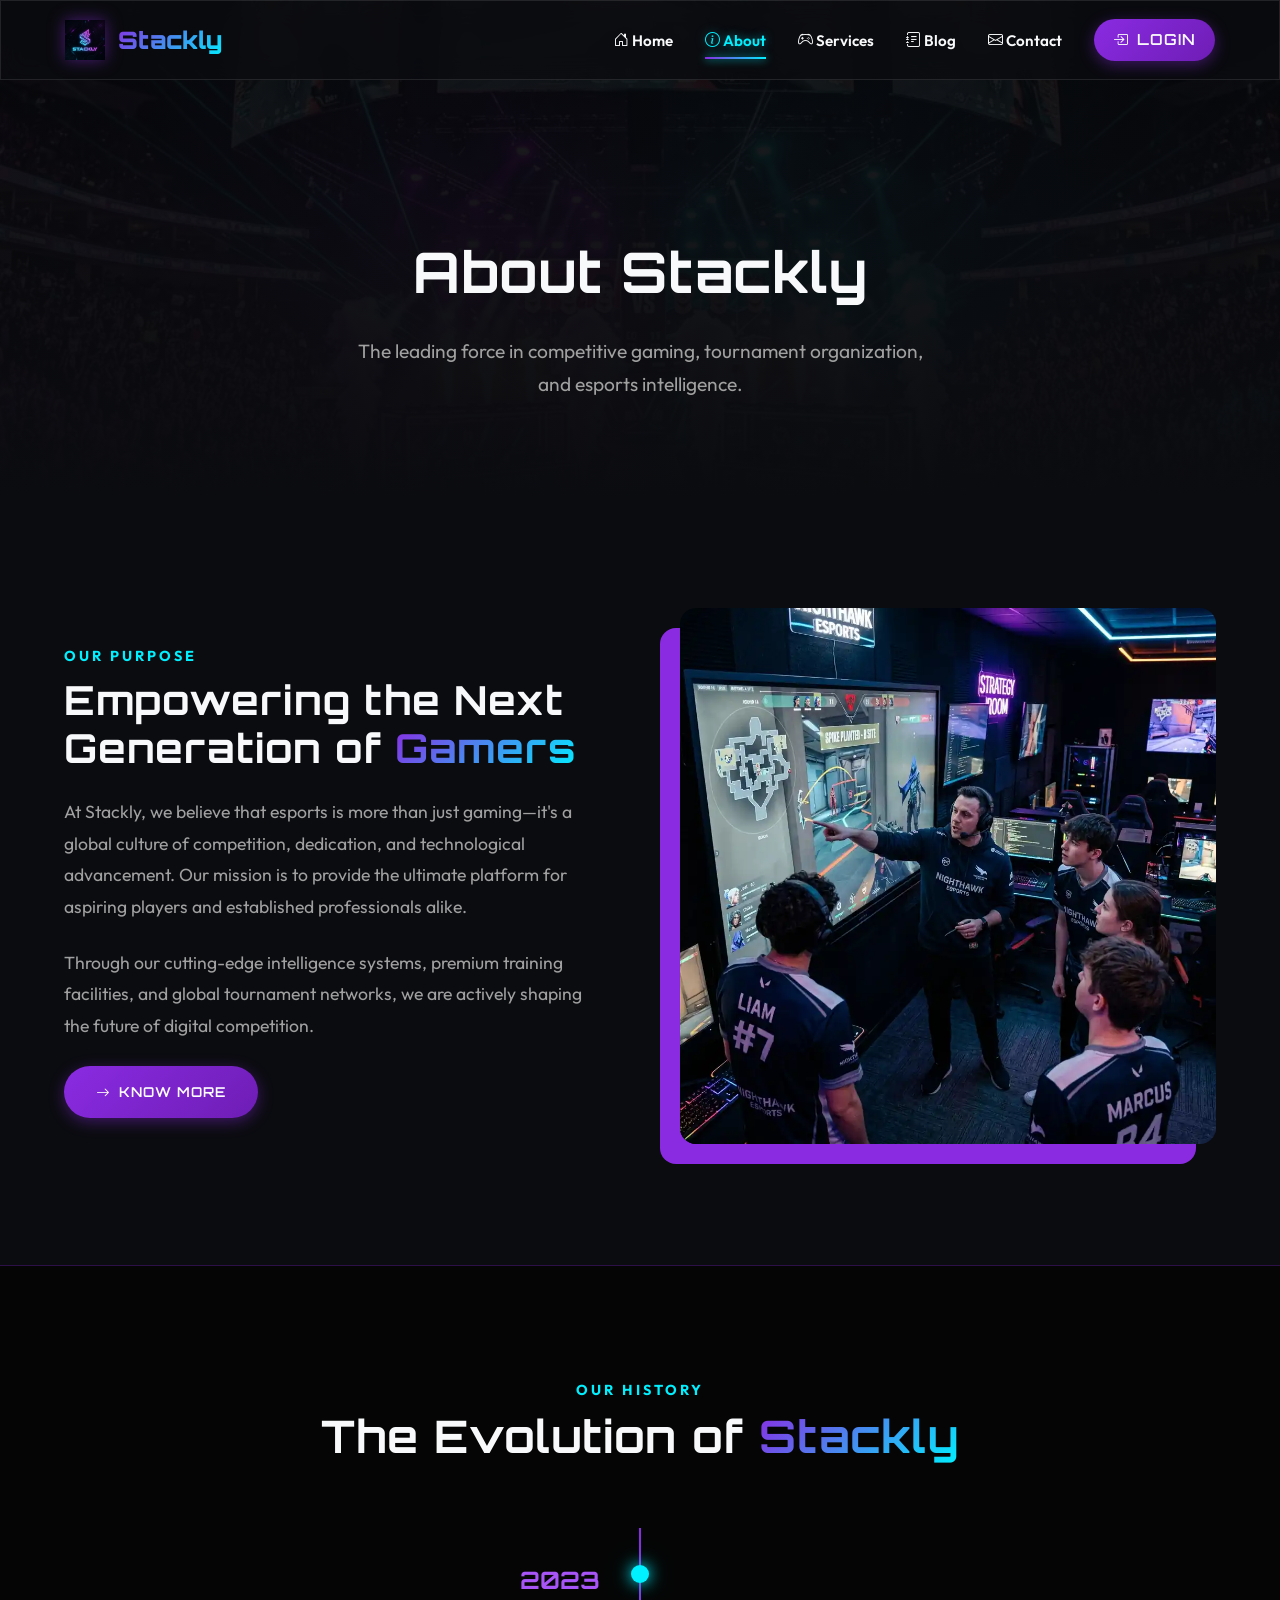
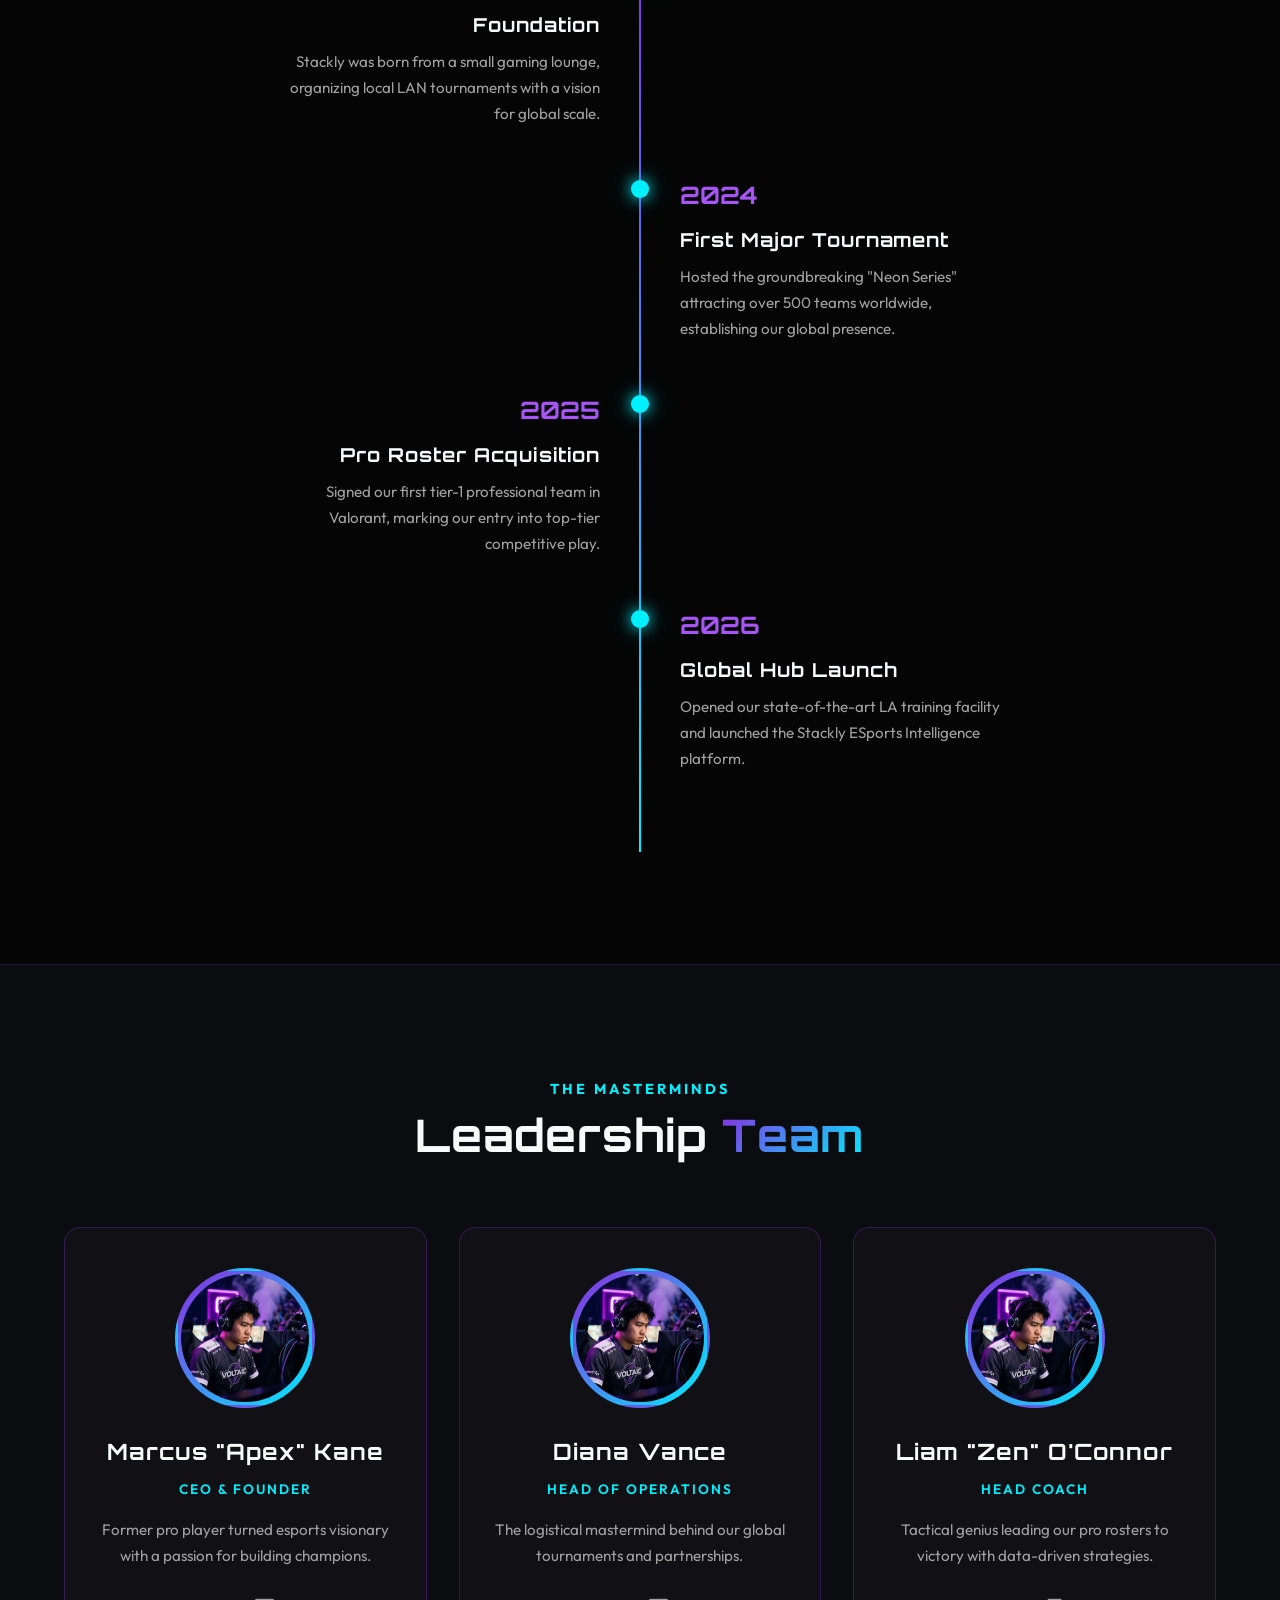
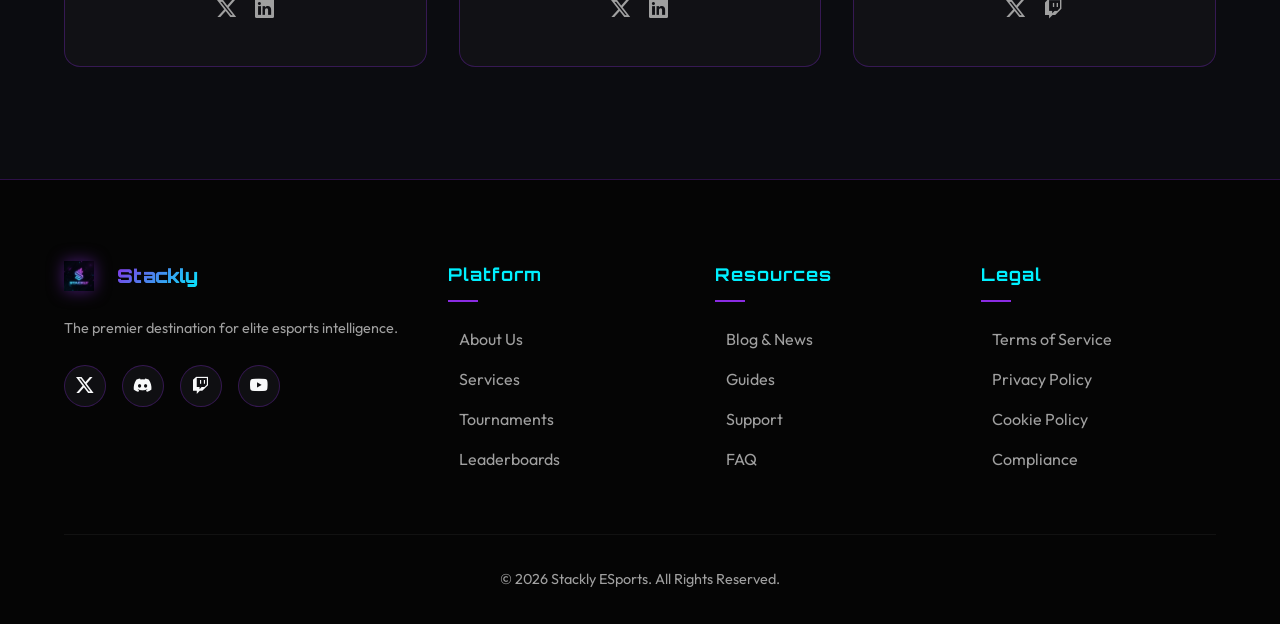
==== about.html @ c058a85f "Update website with premium design and images" ====
<!DOCTYPE html>
<html lang="en">
<head>
  <meta charset="UTF-8">
  <meta name="viewport" content="width=device-width, initial-scale=1.0">
  <title>About Us || Stackly ESports</title>
  <link href="https://cdn.jsdelivr.net/npm/bootstrap-icons@1.11.3/font/bootstrap-icons.css" rel="stylesheet">
  <link rel="stylesheet" href="style.css">
  <style>
    .page-header {
      padding: 14rem 0 6rem;
      text-align: center;
      position: relative;
      overflow: hidden;
    }
    .page-header-bg {
      position: absolute; top: 0; left: 0; width: 100%; height: 100%; z-index: 0;
    }
    .page-header-bg img { width: 100%; height: 100%; object-fit: cover; filter: brightness(0.2); }
    .page-header-overlay {
      position: absolute; top: 0; left: 0; width: 100%; height: 100%;
      background: linear-gradient(180deg, rgba(11,12,16,0.5), rgba(11,12,16,1));
      z-index: 1;
    }
    .page-header .container { position: relative; z-index: 2; }
    .page-title { font-size: 3.5rem; margin-bottom: 1rem; animation: glow 3s ease infinite; }
    .page-desc { font-size: 1.2rem; color: var(--text-muted); max-width: 600px; margin: 0 auto; }

    .mission-section { padding: 7rem 0; }
    .mission-grid { display: grid; grid-template-columns: 1fr 1fr; gap: 5rem; align-items: center; }
    .mission-content h2 { font-size: 2.5rem; margin-bottom: 1.5rem; }
    .mission-content p { color: var(--text-muted); font-size: 1.1rem; margin-bottom: 1.5rem; line-height: 1.8; }
    .mission-img { position: relative; }
    .mission-img img { width: 100%; border-radius: 16px; box-shadow: -20px 20px 0 var(--primary-color); transition: var(--transition); }
    .mission-img:hover img { box-shadow: -25px 25px 0 var(--secondary-color); transform: scale(1.02); }

    .timeline-section { padding: 7rem 0; background: var(--darker-bg); border-top: 1px solid var(--border-color); border-bottom: 1px solid var(--border-color); position: relative; overflow: hidden; }
    .timeline-header { text-align: center; margin-bottom: 4rem; }
    .timeline { position: relative; max-width: 800px; margin: 0 auto; padding: 2rem 0; }
    .timeline::before { content: ''; position: absolute; top: 0; left: 50%; width: 2px; height: 100%; background: linear-gradient(180deg, var(--primary-color), var(--secondary-color)); transform: translateX(-50%); }
    .timeline-item { margin-bottom: 3rem; position: relative; width: 50%; padding: 0 2.5rem; }
    .timeline-item:nth-child(odd) { left: 0; text-align: right; }
    .timeline-item:nth-child(even) { left: 50%; text-align: left; }
    .timeline-dot { position: absolute; top: 5px; width: 18px; height: 18px; background: var(--secondary-color); border-radius: 50%; box-shadow: 0 0 15px var(--secondary-color), 0 0 30px rgba(0,240,255,0.3); animation: pulse 2s ease infinite; }
    .timeline-item:nth-child(odd) .timeline-dot { right: -9px; }
    .timeline-item:nth-child(even) .timeline-dot { left: -9px; }
    .timeline-year { font-size: 1.5rem; color: var(--primary-light); font-family: 'Orbitron', sans-serif; margin-bottom: 0.5rem; font-weight: bold; }
    .timeline-item h3 { margin-bottom: 0.5rem; font-size: 1.2rem; }
    .timeline-item p { color: var(--text-muted); font-size: 0.95rem; }

    .team-section { padding: 7rem 0; }
    .team-header { text-align: center; margin-bottom: 4rem; }
    .team-grid { display: grid; grid-template-columns: repeat(auto-fit, minmax(280px, 1fr)); gap: 2rem; }
    .team-card { text-align: center; padding: 2.5rem 2rem; }
    .team-avatar { width: 140px; height: 140px; border-radius: 50%; margin: 0 auto 1.5rem; overflow: hidden; border: 3px solid transparent; background: linear-gradient(135deg, var(--primary-color), var(--secondary-color)); padding: 3px; animation: borderGlow 3s ease infinite; }
    .team-avatar-inner { width: 100%; height: 100%; border-radius: 50%; overflow: hidden; background: var(--darker-bg); }
    .team-avatar-inner img { width: 100%; height: 100%; object-fit: cover; }
    .team-card h3 { font-size: 1.4rem; margin-bottom: 0.5rem; }
    .team-role { color: var(--secondary-color); font-weight: 600; margin-bottom: 1rem; text-transform: uppercase; font-size: 0.85rem; letter-spacing: 2px; }
    .team-card p { color: var(--text-muted); font-size: 0.95rem; margin-bottom: 1.5rem; }
    .team-socials a { color: var(--text-muted); margin: 0 0.5rem; font-size: 1.2rem; transition: var(--transition); }
    .team-socials a:hover { color: var(--primary-color); transform: translateY(-3px); display: inline-block; }

    @media (max-width: 768px) {
      .mission-grid { grid-template-columns: 1fr; }
      .timeline::before { left: 20px; }
      .timeline-item { width: 100%; left: 0 !important; padding-left: 50px; text-align: left !important; }
      .timeline-dot { left: 11px !important; }
    }
  </style>
</head>
<body>
  <nav class="navbar glass" id="navbar">
    <div class="container">
      <a href="index.html" class="navbar-brand">
        <img src="assets/images/logo.webp" alt="Stackly Logo" class="logo-img">
        <span class="brand-text">Stackly</span>
      </a>
      <ul class="nav-links" id="navLinks">
        <li><a href="index.html"><i class="bi bi-house-door"></i> Home</a></li>
        <li><a href="about.html" class="active"><i class="bi bi-info-circle"></i> About</a></li>
        <li><a href="services.html"><i class="bi bi-controller"></i> Services</a></li>
        <li><a href="blog.html"><i class="bi bi-journal-text"></i> Blog</a></li>
        <li><a href="contact.html"><i class="bi bi-envelope"></i> Contact</a></li>
        <li><a href="login.html" class="btn-primary" style="padding: 0.5rem 1.2rem;"><i class="bi bi-box-arrow-in-right"></i> Login</a></li>
      </ul>
      <button class="hamburger" aria-label="Toggle navigation"><span></span><span></span><span></span></button>
    </div>
  </nav>
  <div class="nav-overlay" id="navOverlay"></div>

  <section class="page-header">
    <div class="page-header-bg"><img src="assets/images/esports-crowd.webp" alt="Arena"></div>
    <div class="page-header-overlay"></div>
    <div class="particles"><div class="particle"></div><div class="particle"></div><div class="particle"></div><div class="particle"></div><div class="particle"></div><div class="particle"></div><div class="particle"></div><div class="particle"></div></div>
    <div class="container fade-up">
      <h1 class="page-title">About <span>Stackly</span></h1>
      <p class="page-desc">The leading force in competitive gaming, tournament organization, and esports intelligence.</p>
    </div>
  </section>

  <section class="mission-section">
    <div class="container mission-grid">
      <div class="mission-content slide-left">
        <div class="section-subtitle">Our Purpose</div>
        <h2 class="section-title">Empowering the Next Generation of <span>Gamers</span></h2>
        <p>At Stackly, we believe that esports is more than just gaming—it's a global culture of competition, dedication, and technological advancement. Our mission is to provide the ultimate platform for aspiring players and established professionals alike.</p>
        <p>Through our cutting-edge intelligence systems, premium training facilities, and global tournament networks, we are actively shaping the future of digital competition.</p>
        <a href="error.html" class="btn-primary"><i class="bi bi-arrow-right"></i> Know More</a>
      </div>
      <div class="mission-img slide-right">
        <img src="assets/images/coaching.webp" alt="Stackly Mission">
      </div>
    </div>
  </section>

  <section class="timeline-section">
    <div class="particles"><div class="particle"></div><div class="particle"></div><div class="particle"></div><div class="particle"></div><div class="particle"></div><div class="particle"></div><div class="particle"></div><div class="particle"></div></div>
    <div class="container">
      <div class="timeline-header fade-up">
        <div class="section-subtitle">Our History</div>
        <h2 class="section-title">The Evolution of <span>Stackly</span></h2>
      </div>
      <div class="timeline">
        <div class="timeline-item fade-up">
          <div class="timeline-dot"></div>
          <div class="timeline-year">2023</div>
          <h3>Foundation</h3>
          <p>Stackly was born from a small gaming lounge, organizing local LAN tournaments with a vision for global scale.</p>
        </div>
        <div class="timeline-item fade-up">
          <div class="timeline-dot"></div>
          <div class="timeline-year">2024</div>
          <h3>First Major Tournament</h3>
          <p>Hosted the groundbreaking "Neon Series" attracting over 500 teams worldwide, establishing our global presence.</p>
        </div>
        <div class="timeline-item fade-up">
          <div class="timeline-dot"></div>
          <div class="timeline-year">2025</div>
          <h3>Pro Roster Acquisition</h3>
          <p>Signed our first tier-1 professional team in Valorant, marking our entry into top-tier competitive play.</p>
        </div>
        <div class="timeline-item fade-up">
          <div class="timeline-dot"></div>
          <div class="timeline-year">2026</div>
          <h3>Global Hub Launch</h3>
          <p>Opened our state-of-the-art LA training facility and launched the Stackly ESports Intelligence platform.</p>
        </div>
      </div>
    </div>
  </section>

  <section class="team-section">
    <div class="container">
      <div class="team-header fade-up">
        <div class="section-subtitle">The Masterminds</div>
        <h2 class="section-title">Leadership <span>Team</span></h2>
      </div>
      <div class="team-grid stagger-children">
        <div class="glass-card team-card fade-up">
          <div class="team-avatar"><div class="team-avatar-inner"><img src="assets/images/player-portrait.webp" alt="CEO"></div></div>
          <h3>Marcus "Apex" Kane</h3>
          <div class="team-role">CEO & Founder</div>
          <p>Former pro player turned esports visionary with a passion for building champions.</p>
          <div class="team-socials">
            <a href="error.html"><i class="bi bi-twitter-x"></i></a>
            <a href="error.html"><i class="bi bi-linkedin"></i></a>
          </div>
        </div>
        <div class="glass-card team-card fade-up">
          <div class="team-avatar"><div class="team-avatar-inner"><img src="assets/images/player-portrait.webp" alt="COO"></div></div>
          <h3>Diana Vance</h3>
          <div class="team-role">Head of Operations</div>
          <p>The logistical mastermind behind our global tournaments and partnerships.</p>
          <div class="team-socials">
            <a href="error.html"><i class="bi bi-twitter-x"></i></a>
            <a href="error.html"><i class="bi bi-linkedin"></i></a>
          </div>
        </div>
        <div class="glass-card team-card fade-up">
          <div class="team-avatar"><div class="team-avatar-inner"><img src="assets/images/player-portrait.webp" alt="Coach"></div></div>
          <h3>Liam "Zen" O'Connor</h3>
          <div class="team-role">Head Coach</div>
          <p>Tactical genius leading our pro rosters to victory with data-driven strategies.</p>
          <div class="team-socials">
            <a href="error.html"><i class="bi bi-twitter-x"></i></a>
            <a href="error.html"><i class="bi bi-twitch"></i></a>
          </div>
        </div>
      </div>
    </div>
  </section>

  <footer>
    <div class="container">
      <div class="footer-grid">
        <div class="footer-col">
          <a href="index.html" class="navbar-brand" style="margin-bottom: 1.5rem; display: flex;">
            <img src="assets/images/logo.webp" alt="Stackly Logo" style="height:30px; margin-right: 10px;">
            <span class="brand-text" style="font-size: 1.2rem;">Stackly</span>
          </a>
          <p style="color: var(--text-muted); font-size: 0.9rem; margin-bottom: 1.5rem;">The premier destination for elite esports intelligence.</p>
          <div class="social-icons">
            <a href="error.html"><i class="bi bi-twitter-x"></i></a>
            <a href="error.html"><i class="bi bi-discord"></i></a>
            <a href="error.html"><i class="bi bi-twitch"></i></a>
            <a href="error.html"><i class="bi bi-youtube"></i></a>
          </div>
        </div>
        <div class="footer-col"><h4>Platform</h4><ul class="footer-links"><li><a href="about.html">About Us</a></li><li><a href="services.html">Services</a></li><li><a href="error.html">Tournaments</a></li><li><a href="error.html">Leaderboards</a></li></ul></div>
        <div class="footer-col"><h4>Resources</h4><ul class="footer-links"><li><a href="blog.html">Blog & News</a></li><li><a href="error.html">Guides</a></li><li><a href="contact.html">Support</a></li><li><a href="error.html">FAQ</a></li></ul></div>
        <div class="footer-col"><h4>Legal</h4><ul class="footer-links"><li><a href="error.html">Terms of Service</a></li><li><a href="error.html">Privacy Policy</a></li><li><a href="error.html">Cookie Policy</a></li><li><a href="error.html">Compliance</a></li></ul></div>
      </div>
      <div class="footer-bottom"><p>&copy; 2026 Stackly ESports. All Rights Reserved.</p></div>
    </div>
  </footer>
  <button class="back-to-top" aria-label="Back to top"><i class="bi bi-chevron-up"></i></button>
  <script src="script.js"></script>
</body>
</html>
---- style.css ----
@import url('https://fonts.googleapis.com/css2?family=Outfit:wght@300;400;600;800&family=Orbitron:wght@400;700;900&display=swap');

:root {
  --primary-color: #8A2BE2;
  --primary-light: #a855f7;
  --secondary-color: #00F0FF;
  --accent-pink: #ff3366;
  --accent-gold: #ffd700;
  --dark-bg: #0b0c10;
  --darker-bg: #050505;
  --card-bg: rgba(20, 20, 25, 0.7);
  --text-light: #f8f9fa;
  --text-muted: #a0a0a0;
  --border-color: rgba(138, 43, 226, 0.3);
  --glass-bg: rgba(11, 12, 16, 0.8);
  --glass-border: rgba(255, 255, 255, 0.1);
  --transition: all 0.4s cubic-bezier(0.25, 0.8, 0.25, 1);
  --nav-height: 80px;
  --glow-purple: 0 0 20px rgba(138, 43, 226, 0.4);
  --glow-cyan: 0 0 20px rgba(0, 240, 255, 0.4);
}

/* ===== SCROLLBAR ===== */
::-webkit-scrollbar { width: 8px; }
::-webkit-scrollbar-track { background: var(--darker-bg); }
::-webkit-scrollbar-thumb { background: var(--primary-color); border-radius: 4px; }
::-webkit-scrollbar-thumb:hover { background: var(--secondary-color); }

* {
  margin: 0;
  padding: 0;
  box-sizing: border-box;
}

html {
  scroll-behavior: smooth;
}

body {
  font-family: 'Outfit', sans-serif;
  background-color: var(--dark-bg);
  color: var(--text-light);
  line-height: 1.7;
  overflow-x: hidden;
}

h1, h2, h3, h4, h5, h6 {
  font-family: 'Orbitron', sans-serif;
  font-weight: 700;
  letter-spacing: 1px;
}

a {
  text-decoration: none;
  color: inherit;
}

ul {
  list-style: none;
}

img {
  max-width: 100%;
  height: auto;
}

/* ===== CONTAINER ===== */
.container {
  width: 90%;
  max-width: 1200px;
  margin: 0 auto;
}

/* ===== GLASSMORPHISM ===== */
.glass {
  background: var(--glass-bg);
  backdrop-filter: blur(14px);
  -webkit-backdrop-filter: blur(14px);
  border: 1px solid var(--glass-border);
}

.glass-card {
  background: var(--card-bg);
  backdrop-filter: blur(8px);
  -webkit-backdrop-filter: blur(8px);
  border: 1px solid var(--border-color);
  border-radius: 16px;
  padding: 2rem;
  transition: var(--transition);
  position: relative;
  overflow: hidden;
}

/* Shimmer border on hover */
.glass-card::before {
  content: '';
  position: absolute;
  top: -2px; left: -2px; right: -2px; bottom: -2px;
  background: linear-gradient(45deg, transparent, var(--primary-color), var(--secondary-color), transparent);
  border-radius: 18px;
  z-index: -1;
  opacity: 0;
  transition: opacity 0.5s ease;
}

.glass-card:hover::before {
  opacity: 1;
}

.glass-card:hover {
  transform: translateY(-8px) scale(1.02);
  box-shadow: var(--glow-cyan);
}

/* ===== BUTTONS ===== */
.btn-primary, .btn-secondary {
  display: inline-flex;
  align-items: center;
  gap: 0.5rem;
  padding: 0.9rem 2rem;
  font-family: 'Orbitron', sans-serif;
  font-weight: 600;
  border-radius: 30px;
  cursor: pointer;
  transition: var(--transition);
  text-transform: uppercase;
  font-size: 0.85rem;
  border: none;
  position: relative;
  overflow: hidden;
  letter-spacing: 1px;
}

.btn-primary::after, .btn-secondary::after {
  content: '';
  position: absolute;
  top: 50%;
  left: 50%;
  width: 0;
  height: 0;
  background: rgba(255,255,255,0.15);
  border-radius: 50%;
  transition: width 0.6s ease, height 0.6s ease;
  transform: translate(-50%, -50%);
}

.btn-primary:hover::after, .btn-secondary:hover::after {
  width: 300px;
  height: 300px;
}

.btn-primary {
  background: linear-gradient(135deg, var(--primary-color), #6e1db5, var(--secondary-color));
  background-size: 200% 200%;
  color: #fff;
  box-shadow: 0 4px 15px rgba(138, 43, 226, 0.4);
  animation: gradientShift 4s ease infinite;
}
.btn-primary:hover {
  box-shadow: 0 8px 30px rgba(0, 240, 255, 0.5);
  transform: translateY(-3px);
}

.btn-secondary {
  background: transparent;
  color: var(--secondary-color);
  border: 2px solid var(--secondary-color);
}
.btn-secondary:hover {
  background: rgba(0, 240, 255, 0.1);
  box-shadow: var(--glow-cyan);
  transform: translateY(-3px);
}

/* ===== NAVBAR ===== */
.navbar {
  position: fixed;
  top: 0;
  left: 0;
  width: 100%;
  height: var(--nav-height);
  z-index: 1000;
  transition: var(--transition);
  display: flex;
  align-items: center;
}

.navbar.scrolled {
  background: rgba(5, 5, 5, 0.95) !important;
  backdrop-filter: blur(20px);
  box-shadow: 0 2px 20px rgba(0,0,0,0.5);
}

.navbar .container {
  display: flex;
  justify-content: space-between;
  align-items: center;
}

.navbar-brand {
  display: flex;
  align-items: center;
  gap: 0.8rem;
}

.navbar-brand img {
  height: 40px;
  width: auto;
  filter: drop-shadow(0 0 8px rgba(138, 43, 226, 0.5));
  transition: var(--transition);
}

.navbar-brand:hover img {
  filter: drop-shadow(0 0 15px rgba(0, 240, 255, 0.8));
  transform: rotate(5deg) scale(1.1);
}

.brand-text {
  font-family: 'Orbitron', sans-serif;
  font-size: 1.5rem;
  font-weight: 900;
  background: linear-gradient(135deg, var(--primary-color), var(--secondary-color));
  -webkit-background-clip: text;
  -webkit-text-fill-color: transparent;
  background-clip: text;
}

.nav-links {
  display: flex;
  align-items: center;
  gap: 2rem;
}

.nav-links a {
  font-weight: 600;
  font-size: 0.95rem;
  color: var(--text-light);
  transition: var(--transition);
  position: relative;
  padding: 0.3rem 0;
}

.nav-links a:hover, .nav-links a.active {
  color: var(--secondary-color);
  text-shadow: 0 0 10px rgba(0, 240, 255, 0.5);
}

.nav-links a::after {
  content: '';
  position: absolute;
  bottom: -5px;
  left: 0;
  width: 0;
  height: 2px;
  background: linear-gradient(90deg, var(--primary-color), var(--secondary-color));
  transition: var(--transition);
  box-shadow: 0 0 8px var(--secondary-color);
}

.nav-links a:hover::after, .nav-links a.active::after {
  width: 100%;
}

.hamburger {
  display: none;
  background: none;
  border: none;
  cursor: pointer;
  z-index: 1001;
}

.hamburger span {
  display: block;
  width: 28px;
  height: 3px;
  background-color: var(--text-light);
  margin: 6px 0;
  transition: var(--transition);
  border-radius: 3px;
}

.nav-overlay {
  display: none;
  position: fixed;
  top: 0;
  left: 0;
  width: 100%;
  height: 100%;
  background: rgba(0,0,0,0.85);
  z-index: 998;
  backdrop-filter: blur(5px);
}

.nav-overlay.active {
  display: block;
}

/* ===== ANIMATIONS ===== */
@keyframes fadeUp {
  from { opacity: 0; transform: translateY(40px); }
  to { opacity: 1; transform: translateY(0); }
}

@keyframes fadeIn {
  from { opacity: 0; }
  to { opacity: 1; }
}

@keyframes slideInLeft {
  from { opacity: 0; transform: translateX(-60px); }
  to { opacity: 1; transform: translateX(0); }
}

@keyframes slideInRight {
  from { opacity: 0; transform: translateX(60px); }
  to { opacity: 1; transform: translateX(0); }
}

@keyframes scaleIn {
  from { opacity: 0; transform: scale(0.8); }
  to { opacity: 1; transform: scale(1); }
}

@keyframes gradientShift {
  0% { background-position: 0% 50%; }
  50% { background-position: 100% 50%; }
  100% { background-position: 0% 50%; }
}

@keyframes float {
  0%, 100% { transform: translateY(0px); }
  50% { transform: translateY(-15px); }
}

@keyframes pulse {
  0%, 100% { box-shadow: 0 0 0 0 rgba(138, 43, 226, 0.4); }
  50% { box-shadow: 0 0 0 15px rgba(138, 43, 226, 0); }
}

@keyframes glow {
  0%, 100% { text-shadow: 0 0 5px rgba(0, 240, 255, 0.5); }
  50% { text-shadow: 0 0 20px rgba(0, 240, 255, 0.8), 0 0 40px rgba(138, 43, 226, 0.3); }
}

@keyframes borderGlow {
  0%, 100% { border-color: var(--primary-color); box-shadow: 0 0 10px rgba(138, 43, 226, 0.3); }
  50% { border-color: var(--secondary-color); box-shadow: 0 0 20px rgba(0, 240, 255, 0.3); }
}

@keyframes particleFloat {
  0% { transform: translateY(100vh) rotate(0deg); opacity: 0; }
  10% { opacity: 1; }
  90% { opacity: 1; }
  100% { transform: translateY(-100vh) rotate(720deg); opacity: 0; }
}

@keyframes typing {
  from { width: 0; }
  to { width: 100%; }
}

/* Animation Classes */
.fade-up {
  opacity: 0;
  transform: translateY(40px);
  transition: all 0.8s cubic-bezier(0.25, 0.8, 0.25, 1);
}

.fade-up.visible {
  opacity: 1;
  transform: translateY(0);
}

.slide-left {
  opacity: 0;
  transform: translateX(-60px);
  transition: all 0.8s cubic-bezier(0.25, 0.8, 0.25, 1);
}

.slide-left.visible {
  opacity: 1;
  transform: translateX(0);
}

.slide-right {
  opacity: 0;
  transform: translateX(60px);
  transition: all 0.8s cubic-bezier(0.25, 0.8, 0.25, 1);
}

.slide-right.visible {
  opacity: 1;
  transform: translateX(0);
}

.scale-in {
  opacity: 0;
  transform: scale(0.8);
  transition: all 0.8s cubic-bezier(0.25, 0.8, 0.25, 1);
}

.scale-in.visible {
  opacity: 1;
  transform: scale(1);
}

/* Staggered children */
.stagger-children > *:nth-child(1) { transition-delay: 0.1s; }
.stagger-children > *:nth-child(2) { transition-delay: 0.2s; }
.stagger-children > *:nth-child(3) { transition-delay: 0.3s; }
.stagger-children > *:nth-child(4) { transition-delay: 0.4s; }
.stagger-children > *:nth-child(5) { transition-delay: 0.5s; }
.stagger-children > *:nth-child(6) { transition-delay: 0.6s; }

/* ===== SECTION HEADER ===== */
.section-subtitle {
  color: var(--secondary-color);
  font-weight: 700;
  text-transform: uppercase;
  margin-bottom: 0.5rem;
  letter-spacing: 3px;
  font-size: 0.9rem;
}

.section-title {
  font-size: 2.8rem;
  margin-bottom: 1.5rem;
  line-height: 1.2;
}

.section-title span {
  background: linear-gradient(135deg, var(--primary-color), var(--secondary-color));
  -webkit-background-clip: text;
  -webkit-text-fill-color: transparent;
  background-clip: text;
}

/* ===== PARTICLES ===== */
.particles {
  position: absolute;
  top: 0;
  left: 0;
  width: 100%;
  height: 100%;
  overflow: hidden;
  pointer-events: none;
  z-index: 0;
}

.particle {
  position: absolute;
  width: 4px;
  height: 4px;
  background: var(--secondary-color);
  border-radius: 50%;
  animation: particleFloat linear infinite;
  opacity: 0;
}

.particle:nth-child(1) { left: 10%; animation-duration: 12s; animation-delay: 0s; width: 3px; height: 3px; }
.particle:nth-child(2) { left: 20%; animation-duration: 15s; animation-delay: 2s; width: 5px; height: 5px; background: var(--primary-color); }
.particle:nth-child(3) { left: 35%; animation-duration: 10s; animation-delay: 4s; }
.particle:nth-child(4) { left: 50%; animation-duration: 18s; animation-delay: 1s; width: 6px; height: 6px; background: var(--primary-light); }
.particle:nth-child(5) { left: 65%; animation-duration: 14s; animation-delay: 3s; width: 3px; height: 3px; }
.particle:nth-child(6) { left: 75%; animation-duration: 11s; animation-delay: 5s; background: var(--primary-color); }
.particle:nth-child(7) { left: 85%; animation-duration: 16s; animation-delay: 2.5s; width: 4px; height: 4px; }
.particle:nth-child(8) { left: 45%; animation-duration: 13s; animation-delay: 6s; width: 2px; height: 2px; }

/* ===== FOOTER ===== */
footer {
  background: var(--darker-bg);
  padding: 5rem 0 2rem;
  border-top: 1px solid var(--border-color);
  position: relative;
}

.footer-grid {
  display: grid;
  grid-template-columns: 1.5fr repeat(3, 1fr);
  gap: 2rem;
  margin-bottom: 3rem;
}

.footer-col h4 {
  color: var(--secondary-color);
  margin-bottom: 1.5rem;
  font-size: 1.1rem;
  position: relative;
  padding-bottom: 0.8rem;
}

.footer-col h4::after {
  content: '';
  position: absolute;
  bottom: 0;
  left: 0;
  width: 30px;
  height: 2px;
  background: var(--primary-color);
}

.footer-links li {
  margin-bottom: 0.8rem;
}

.footer-links a {
  color: var(--text-muted);
  transition: var(--transition);
  position: relative;
  display: inline-block;
}

.footer-links a::before {
  content: '→';
  margin-right: 0;
  opacity: 0;
  transition: var(--transition);
}

.footer-links a:hover {
  color: var(--secondary-color);
  padding-left: 20px;
}

.footer-links a:hover::before {
  margin-right: 8px;
  opacity: 1;
}

.social-icons {
  display: flex;
  gap: 1rem;
}

.social-icons a {
  width: 42px;
  height: 42px;
  border-radius: 50%;
  background: var(--card-bg);
  display: flex;
  align-items: center;
  justify-content: center;
  color: var(--text-light);
  transition: var(--transition);
  border: 1px solid var(--border-color);
  font-size: 1.1rem;
}

.social-icons a:hover {
  background: var(--primary-color);
  transform: translateY(-5px) rotate(10deg);
  box-shadow: var(--glow-purple);
  border-color: var(--primary-color);
}

.footer-bottom {
  text-align: center;
  padding-top: 2rem;
  border-top: 1px solid rgba(255,255,255,0.05);
  color: var(--text-muted);
  font-size: 0.9rem;
}

/* ===== BACK TO TOP ===== */
.back-to-top {
  position: fixed;
  bottom: 30px;
  right: 30px;
  width: 50px;
  height: 50px;
  border-radius: 50%;
  background: linear-gradient(135deg, var(--primary-color), var(--secondary-color));
  color: #fff;
  display: flex;
  align-items: center;
  justify-content: center;
  font-size: 1.3rem;
  cursor: pointer;
  opacity: 0;
  visibility: hidden;
  transition: var(--transition);
  z-index: 999;
  border: none;
  box-shadow: var(--glow-purple);
}

.back-to-top.visible {
  opacity: 1;
  visibility: visible;
}

.back-to-top:hover {
  transform: translateY(-5px);
  box-shadow: var(--glow-cyan);
}

/* ===== SPLASH SCREEN ===== */
.splash-screen {
  position: fixed;
  top: 0; left: 0;
  width: 100%; height: 100%;
  background: var(--darker-bg);
  z-index: 9999;
  display: flex;
  flex-direction: column;
  align-items: center;
  justify-content: center;
  transition: opacity 0.6s ease, visibility 0.6s ease;
}

.splash-screen.hidden {
  opacity: 0;
  visibility: hidden;
  pointer-events: none;
}

.splash-logo {
  animation: splashPulse 1.5s ease-in-out infinite alternate;
}

.splash-logo img {
  height: 100px;
  filter: drop-shadow(0 0 30px rgba(138, 43, 226, 0.6)) drop-shadow(0 0 60px rgba(0, 240, 255, 0.3));
  animation: splashFloat 2s ease-in-out infinite;
}

.splash-brand {
  font-family: 'Orbitron', sans-serif;
  font-size: 3rem;
  font-weight: 900;
  margin-top: 1.5rem;
  background: linear-gradient(135deg, var(--primary-color), var(--secondary-color), var(--primary-color));
  background-size: 200% auto;
  -webkit-background-clip: text;
  -webkit-text-fill-color: transparent;
  background-clip: text;
  animation: splashGradient 2s linear infinite;
}

.splash-tagline {
  color: var(--text-muted);
  margin-top: 0.8rem;
  font-size: 1rem;
  letter-spacing: 5px;
  text-transform: uppercase;
  opacity: 0;
  animation: splashFadeIn 0.8s ease 0.5s forwards;
}

.splash-loader {
  margin-top: 2.5rem;
  width: 200px;
  height: 3px;
  background: rgba(255,255,255,0.1);
  border-radius: 3px;
  overflow: hidden;
  opacity: 0;
  animation: splashFadeIn 0.5s ease 0.8s forwards;
}

.splash-loader-bar {
  height: 100%;
  width: 0%;
  background: linear-gradient(90deg, var(--primary-color), var(--secondary-color));
  border-radius: 3px;
  animation: splashLoad 2s ease-in-out forwards;
  box-shadow: 0 0 10px var(--secondary-color);
}

.splash-particles {
  position: absolute;
  top: 0; left: 0;
  width: 100%; height: 100%;
  overflow: hidden;
  pointer-events: none;
}

.splash-particle {
  position: absolute;
  border-radius: 50%;
  animation: splashParticle linear infinite;
  opacity: 0;
}

.splash-particle:nth-child(1) { width: 4px; height: 4px; background: var(--primary-color); left: 15%; animation-duration: 8s; animation-delay: 0s; }
.splash-particle:nth-child(2) { width: 6px; height: 6px; background: var(--secondary-color); left: 30%; animation-duration: 10s; animation-delay: 0.5s; }
.splash-particle:nth-child(3) { width: 3px; height: 3px; background: var(--primary-light); left: 50%; animation-duration: 7s; animation-delay: 1s; }
.splash-particle:nth-child(4) { width: 5px; height: 5px; background: var(--secondary-color); left: 70%; animation-duration: 9s; animation-delay: 0.3s; }
.splash-particle:nth-child(5) { width: 4px; height: 4px; background: var(--primary-color); left: 85%; animation-duration: 11s; animation-delay: 0.8s; }
.splash-particle:nth-child(6) { width: 3px; height: 3px; background: var(--accent-pink); left: 40%; animation-duration: 6s; animation-delay: 1.5s; }

@keyframes splashFloat {
  0%, 100% { transform: translateY(0) scale(1); }
  50% { transform: translateY(-12px) scale(1.05); }
}

@keyframes splashPulse {
  from { filter: drop-shadow(0 0 20px rgba(138, 43, 226, 0.3)); }
  to { filter: drop-shadow(0 0 40px rgba(0, 240, 255, 0.5)); }
}

@keyframes splashGradient {
  to { background-position: 200% center; }
}

@keyframes splashFadeIn {
  to { opacity: 1; }
}

@keyframes splashLoad {
  0% { width: 0%; }
  50% { width: 70%; }
  100% { width: 100%; }
}

@keyframes splashParticle {
  0% { transform: translateY(100vh) rotate(0deg); opacity: 0; }
  10% { opacity: 0.6; }
  90% { opacity: 0.6; }
  100% { transform: translateY(-100vh) rotate(360deg); opacity: 0; }
}

/* ===== MOBILE ===== */
@media (max-width: 768px) {
  .hamburger {
    display: block;
  }
  .nav-links {
    position: fixed;
    top: 0;
    right: -100%;
    width: 280px;
    height: 100vh;
    background: rgba(5, 5, 5, 0.98);
    flex-direction: column;
    justify-content: center;
    align-items: center;
    gap: 2rem;
    transition: var(--transition);
    z-index: 999;
    border-left: 1px solid var(--border-color);
  }
  .nav-links.active {
    right: 0;
  }
  .hamburger.active span:nth-child(1) {
    transform: rotate(-45deg) translate(-6px, 6px);
  }
  .hamburger.active span:nth-child(2) {
    opacity: 0;
    transform: translateX(20px);
  }
  .hamburger.active span:nth-child(3) {
    transform: rotate(45deg) translate(-6px, -6px);
  }
  .footer-grid {
    grid-template-columns: 1fr 1fr;
    gap: 1.5rem;
  }
  .section-title {
    font-size: 2rem;
  }
  .section-subtitle {
    font-size: 0.75rem;
    letter-spacing: 2px;
  }
  .btn-primary, .btn-secondary {
    padding: 0.7rem 1.5rem;
    font-size: 0.75rem;
  }
  .container {
    width: 92%;
  }
  .back-to-top {
    width: 42px;
    height: 42px;
    bottom: 20px;
    right: 20px;
    font-size: 1.1rem;
  }
  .splash-brand {
    font-size: 2rem;
  }
  .splash-logo img {
    height: 70px;
  }
  .splash-tagline {
    font-size: 0.75rem;
    letter-spacing: 3px;
  }
}

@media (max-width: 480px) {
  .footer-grid {
    grid-template-columns: 1fr;
  }
  .section-title {
    font-size: 1.6rem;
  }
  .glass-card {
    padding: 1.2rem;
    border-radius: 12px;
  }
  .social-icons a {
    width: 36px;
    height: 36px;
  }
  footer {
    padding: 3rem 0 1.5rem;
  }
}
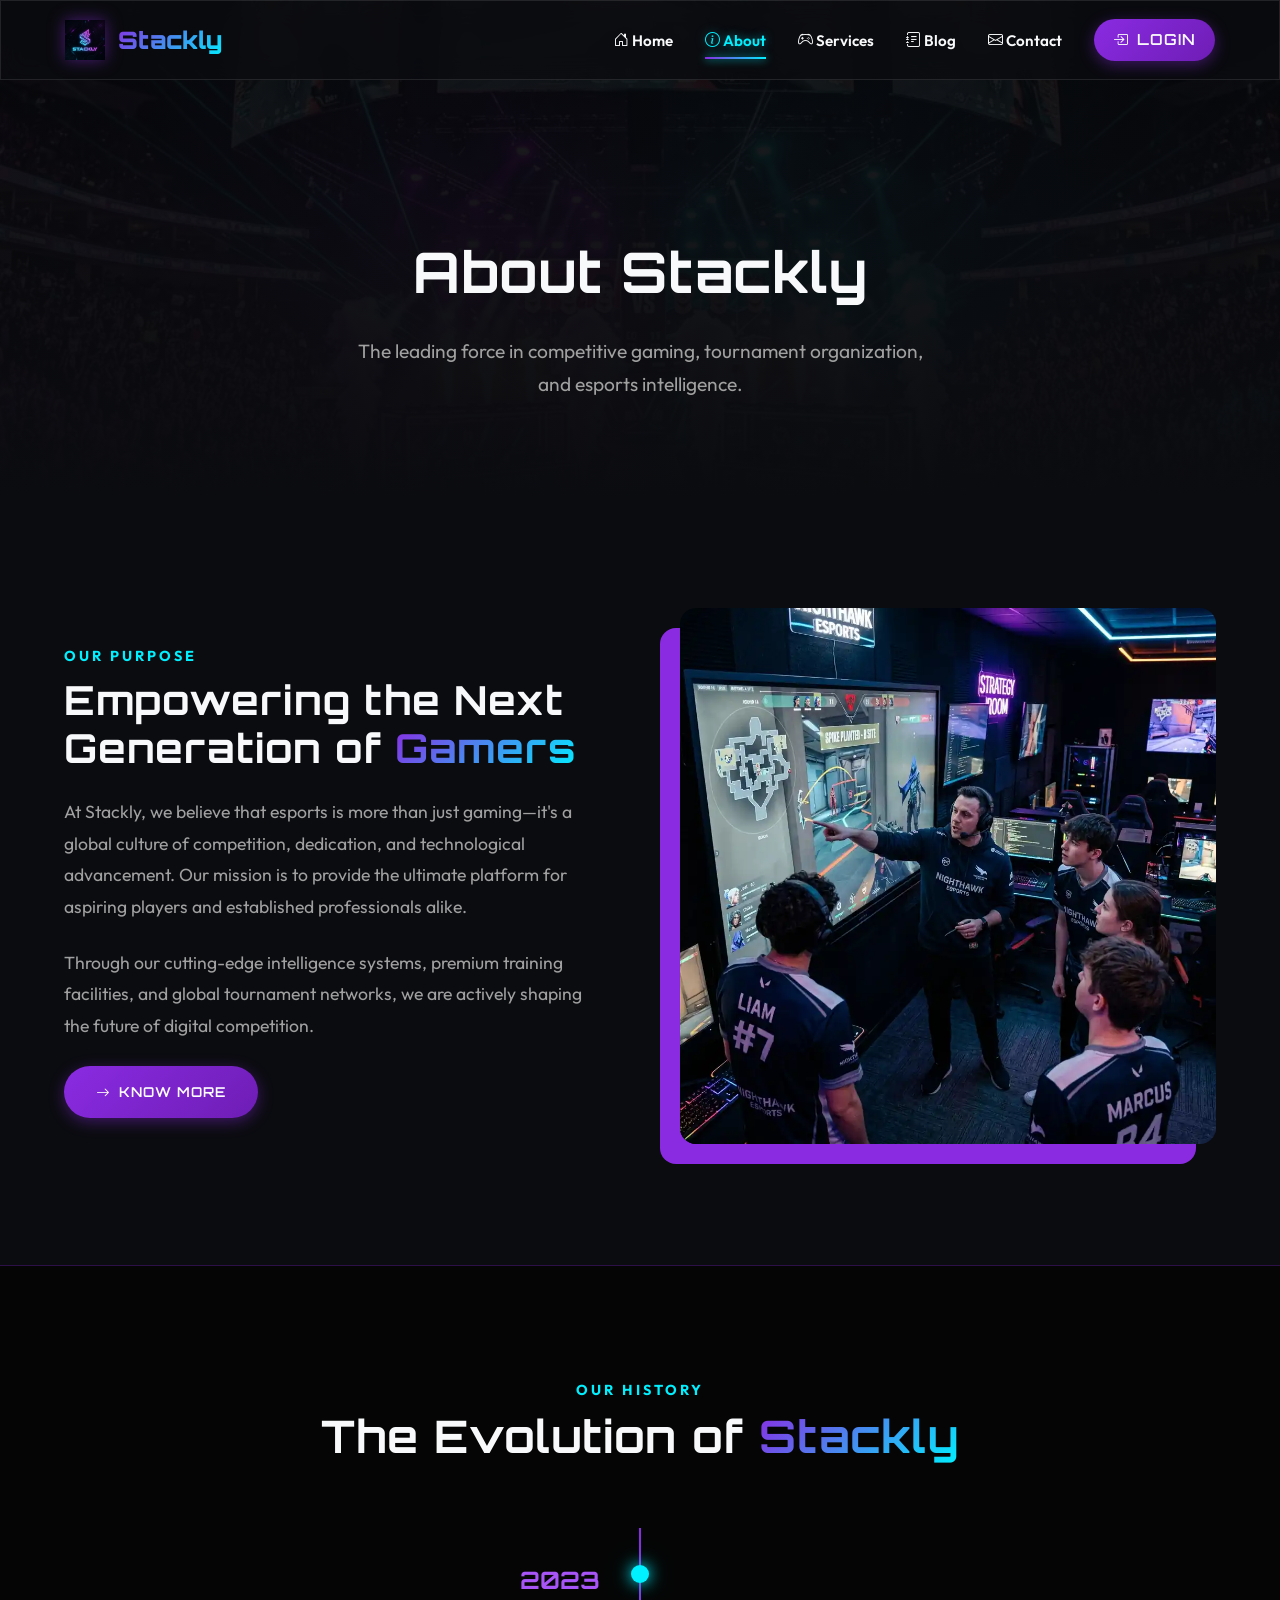
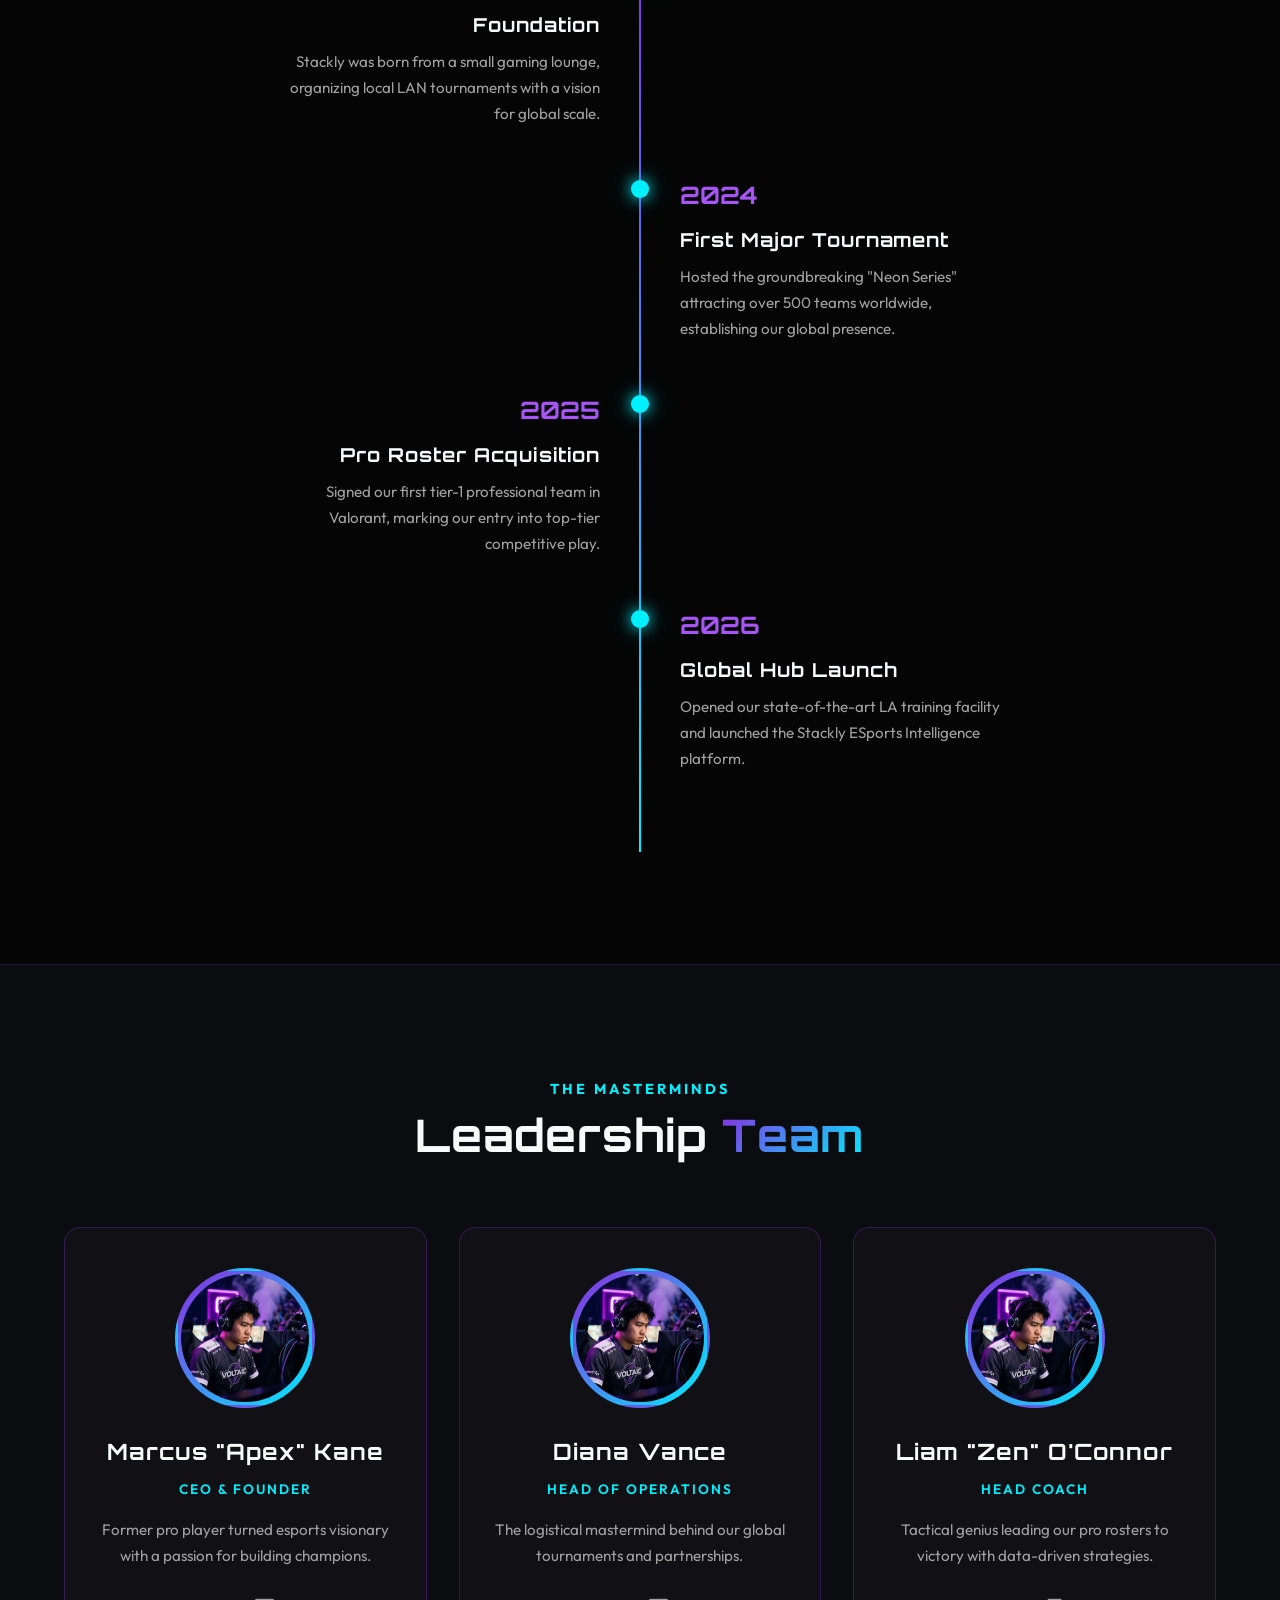
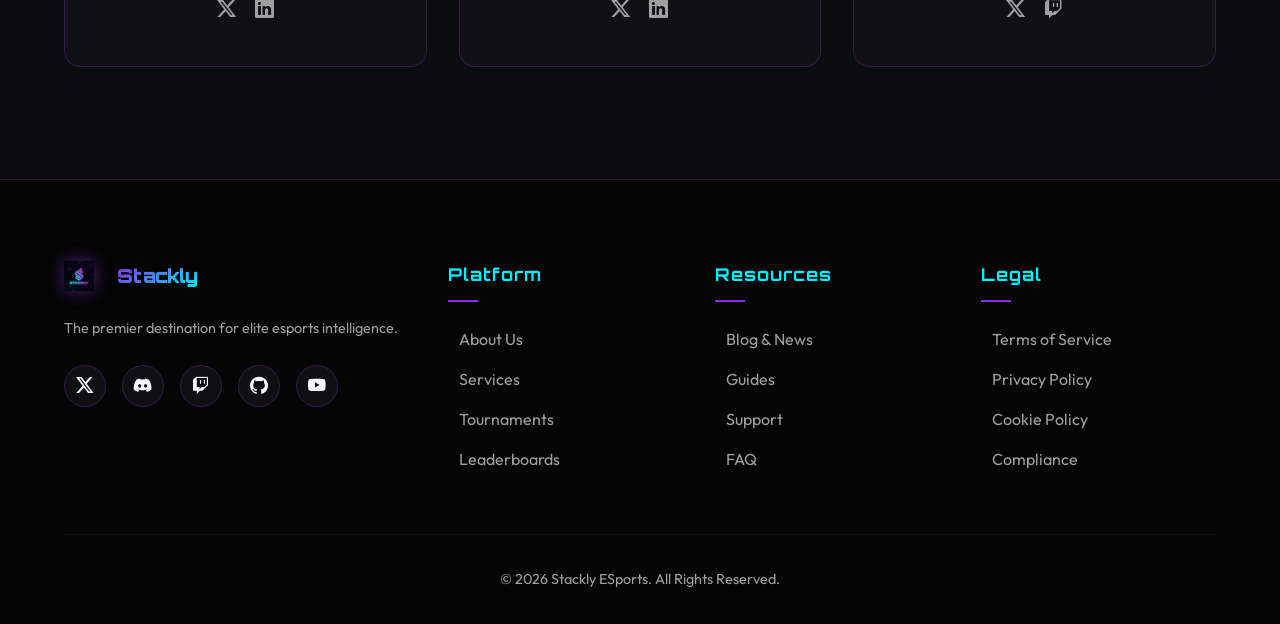
==== commit ff30ae6a: "Fix mobile view overflow issues and add missing logout button" ====
--- a/about.html
+++ b/about.html
@@ -62,10 +62,17 @@
     .team-socials a:hover { color: var(--primary-color); transform: translateY(-3px); display: inline-block; }
 
     @media (max-width: 768px) {
+      .page-title { font-size: 1.8rem; word-wrap: break-word; overflow-wrap: break-word; }
+      .page-header { padding: 10rem 0 4rem; }
+      .page-desc { font-size: 1rem; }
       .mission-grid { grid-template-columns: 1fr; }
       .timeline::before { left: 20px; }
       .timeline-item { width: 100%; left: 0 !important; padding-left: 50px; text-align: left !important; }
       .timeline-dot { left: 11px !important; }
+    }
+    @media (max-width: 480px) {
+      .page-title { font-size: 1.4rem; }
+      .page-header { padding: 8rem 0 3rem; }
     }
   </style>
 </head>
@@ -201,10 +208,11 @@
           </a>
           <p style="color: var(--text-muted); font-size: 0.9rem; margin-bottom: 1.5rem;">The premier destination for elite esports intelligence.</p>
           <div class="social-icons">
-            <a href="error.html"><i class="bi bi-twitter-x"></i></a>
-            <a href="error.html"><i class="bi bi-discord"></i></a>
-            <a href="error.html"><i class="bi bi-twitch"></i></a>
-            <a href="error.html"><i class="bi bi-youtube"></i></a>
+            <a href="error.html" title="Twitter"><i class="bi bi-twitter-x"></i></a>
+            <a href="error.html" title="Discord"><i class="bi bi-discord"></i></a>
+            <a href="error.html" title="Twitch"><i class="bi bi-twitch"></i></a>
+            <a href="https://lingalamanasa.github.io/ESPORTS/" target="_blank" rel="noopener noreferrer" title="GitHub"><i class="bi bi-github"></i></a>
+            <a href="error.html" title="YouTube"><i class="bi bi-youtube"></i></a>
           </div>
         </div>
         <div class="footer-col"><h4>Platform</h4><ul class="footer-links"><li><a href="about.html">About Us</a></li><li><a href="services.html">Services</a></li><li><a href="error.html">Tournaments</a></li><li><a href="error.html">Leaderboards</a></li></ul></div>
--- a/style.css
+++ b/style.css
@@ -42,12 +42,16 @@
   color: var(--text-light);
   line-height: 1.7;
   overflow-x: hidden;
+  overflow-wrap: break-word;
+  word-wrap: break-word;
 }
 
 h1, h2, h3, h4, h5, h6 {
   font-family: 'Orbitron', sans-serif;
   font-weight: 700;
   letter-spacing: 1px;
+  overflow-wrap: break-word;
+  word-wrap: break-word;
 }
 
 a {
@@ -739,6 +743,8 @@
     transition: var(--transition);
     z-index: 999;
     border-left: 1px solid var(--border-color);
+    overflow-y: auto;
+    padding: 2rem 0;
   }
   .nav-links.active {
     right: 0;
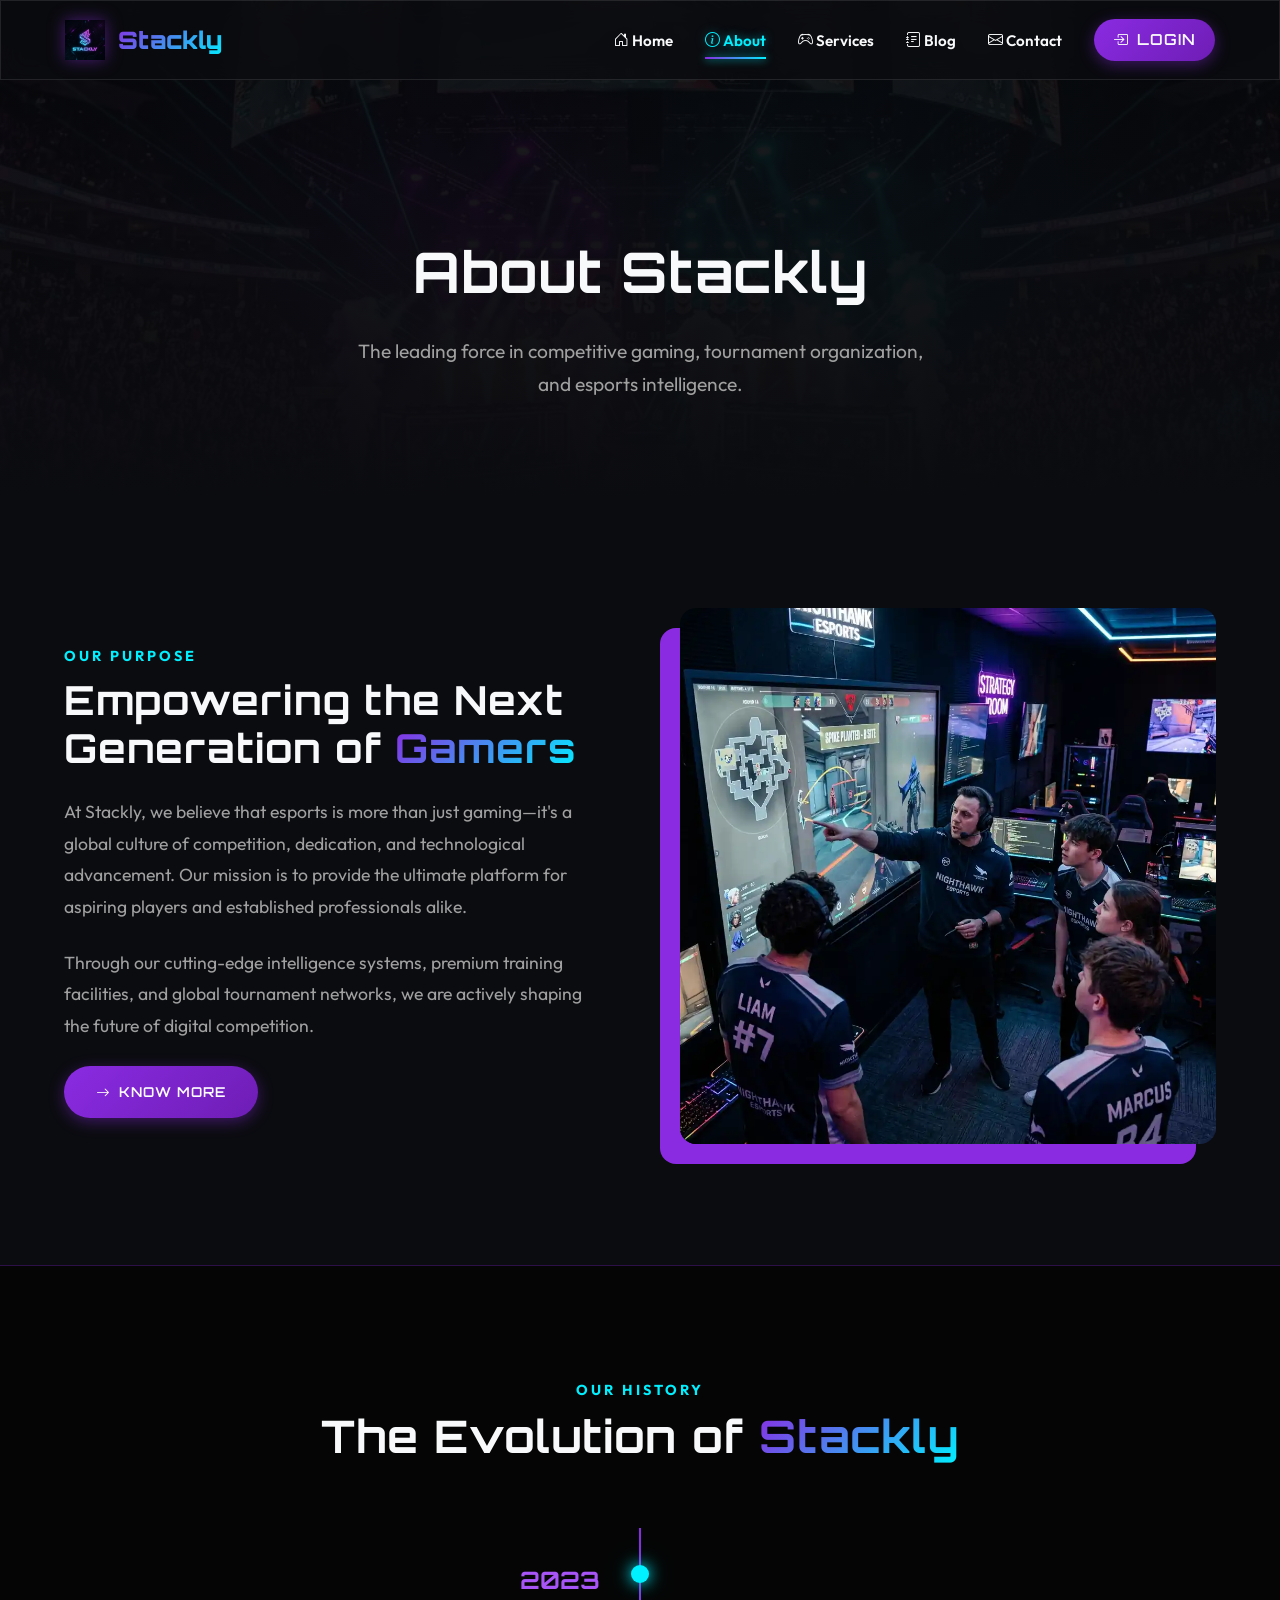
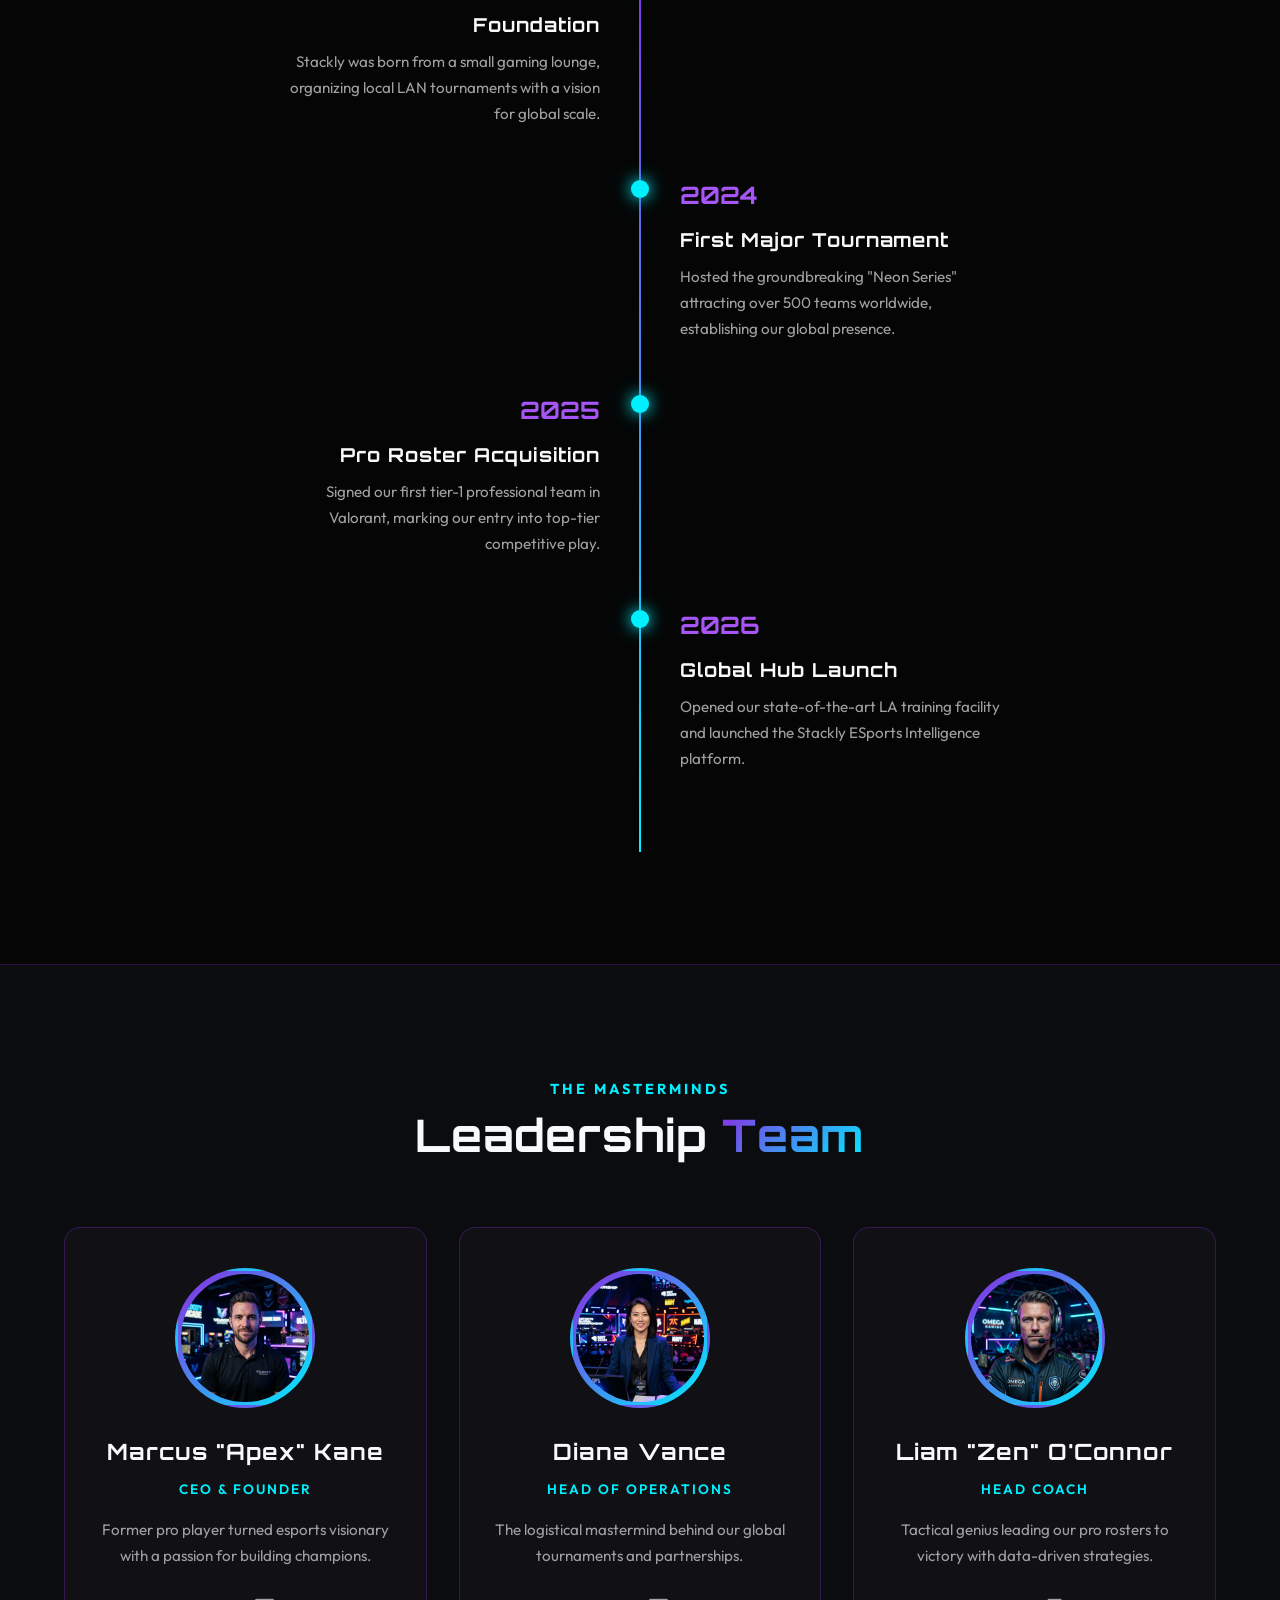
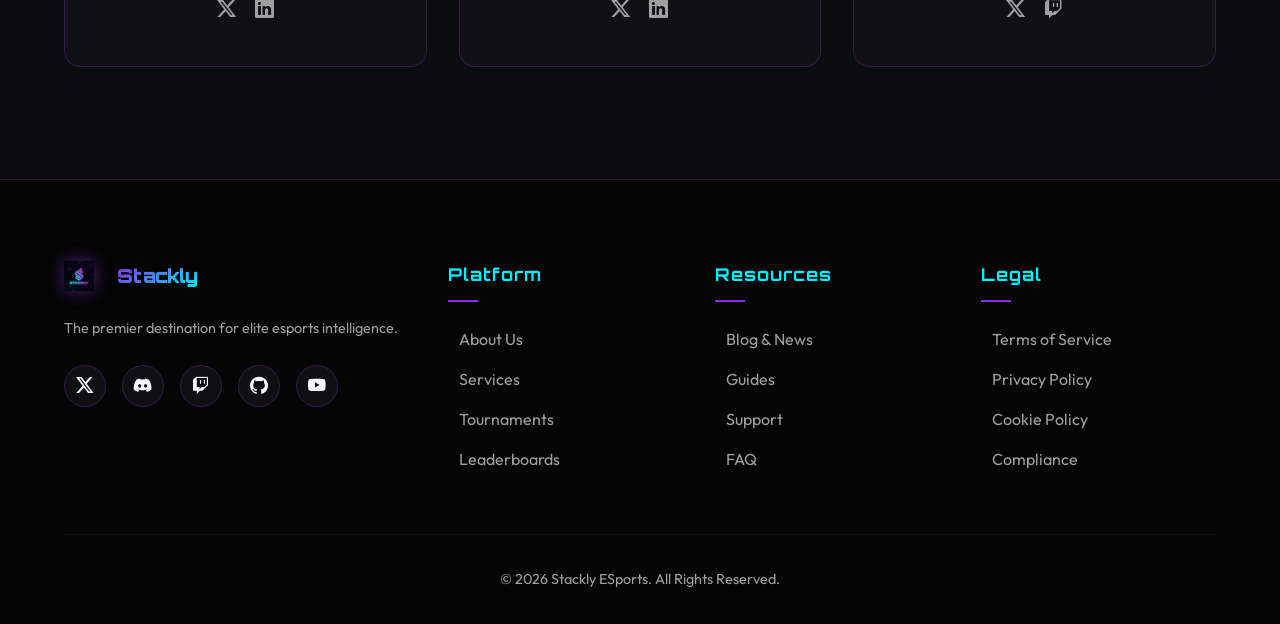
==== commit 98316513: "Update player and team portraits with unique images" ====
--- a/about.html
+++ b/about.html
@@ -165,7 +165,7 @@
       </div>
       <div class="team-grid stagger-children">
         <div class="glass-card team-card fade-up">
-          <div class="team-avatar"><div class="team-avatar-inner"><img src="assets/images/player-portrait.webp" alt="CEO"></div></div>
+          <div class="team-avatar"><div class="team-avatar-inner"><img src="assets/images/team-1.png" alt="CEO"></div></div>
           <h3>Marcus "Apex" Kane</h3>
           <div class="team-role">CEO & Founder</div>
           <p>Former pro player turned esports visionary with a passion for building champions.</p>
@@ -175,7 +175,7 @@
           </div>
         </div>
         <div class="glass-card team-card fade-up">
-          <div class="team-avatar"><div class="team-avatar-inner"><img src="assets/images/player-portrait.webp" alt="COO"></div></div>
+          <div class="team-avatar"><div class="team-avatar-inner"><img src="assets/images/team-2.png" alt="COO"></div></div>
           <h3>Diana Vance</h3>
           <div class="team-role">Head of Operations</div>
           <p>The logistical mastermind behind our global tournaments and partnerships.</p>
@@ -185,7 +185,7 @@
           </div>
         </div>
         <div class="glass-card team-card fade-up">
-          <div class="team-avatar"><div class="team-avatar-inner"><img src="assets/images/player-portrait.webp" alt="Coach"></div></div>
+          <div class="team-avatar"><div class="team-avatar-inner"><img src="assets/images/team-3.png" alt="Coach"></div></div>
           <h3>Liam "Zen" O'Connor</h3>
           <div class="team-role">Head Coach</div>
           <p>Tactical genius leading our pro rosters to victory with data-driven strategies.</p>
@@ -211,7 +211,7 @@
             <a href="error.html" title="Twitter"><i class="bi bi-twitter-x"></i></a>
             <a href="error.html" title="Discord"><i class="bi bi-discord"></i></a>
             <a href="error.html" title="Twitch"><i class="bi bi-twitch"></i></a>
-            <a href="https://lingalamanasa.github.io/ESPORTS/" target="_blank" rel="noopener noreferrer" title="GitHub"><i class="bi bi-github"></i></a>
+            <a href="https://github.com/lingalamanasa/ESPORTS" target="_blank" rel="noopener noreferrer" title="GitHub"><i class="bi bi-github"></i></a>
             <a href="error.html" title="YouTube"><i class="bi bi-youtube"></i></a>
           </div>
         </div>
